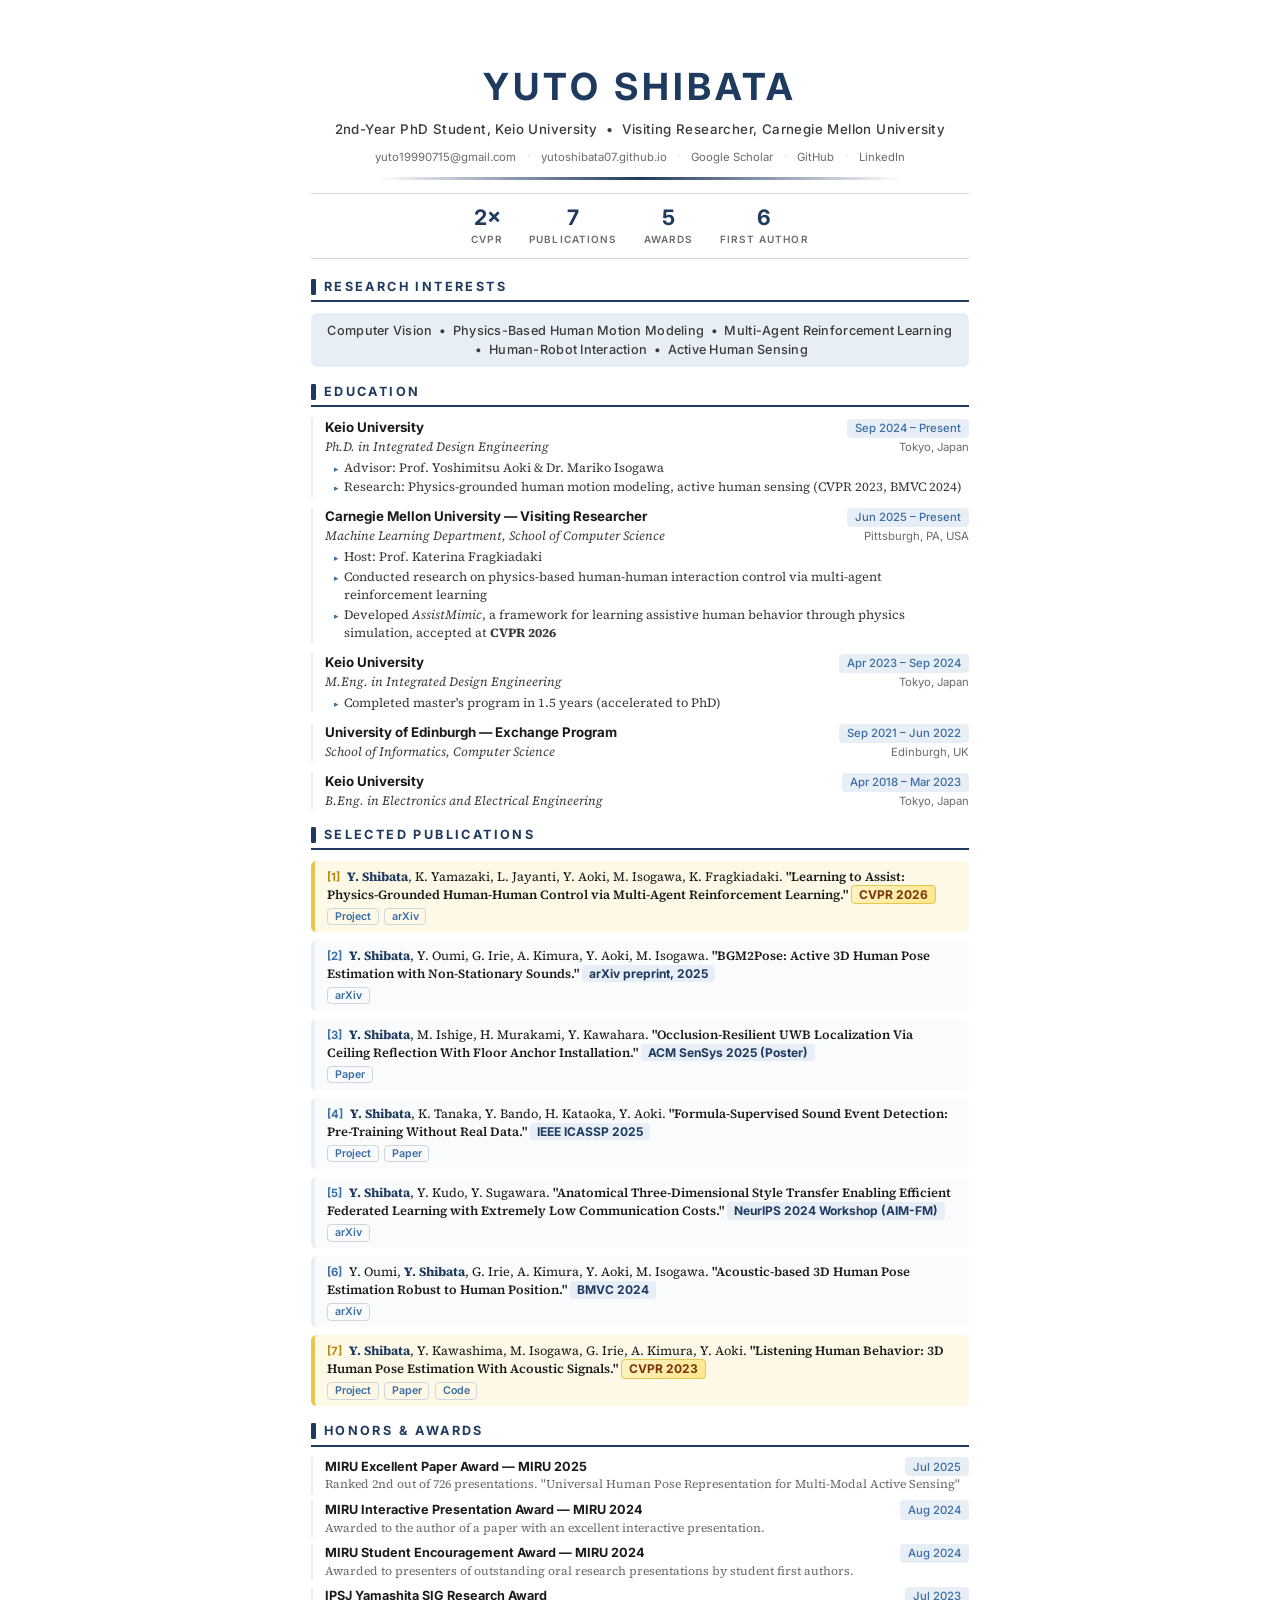
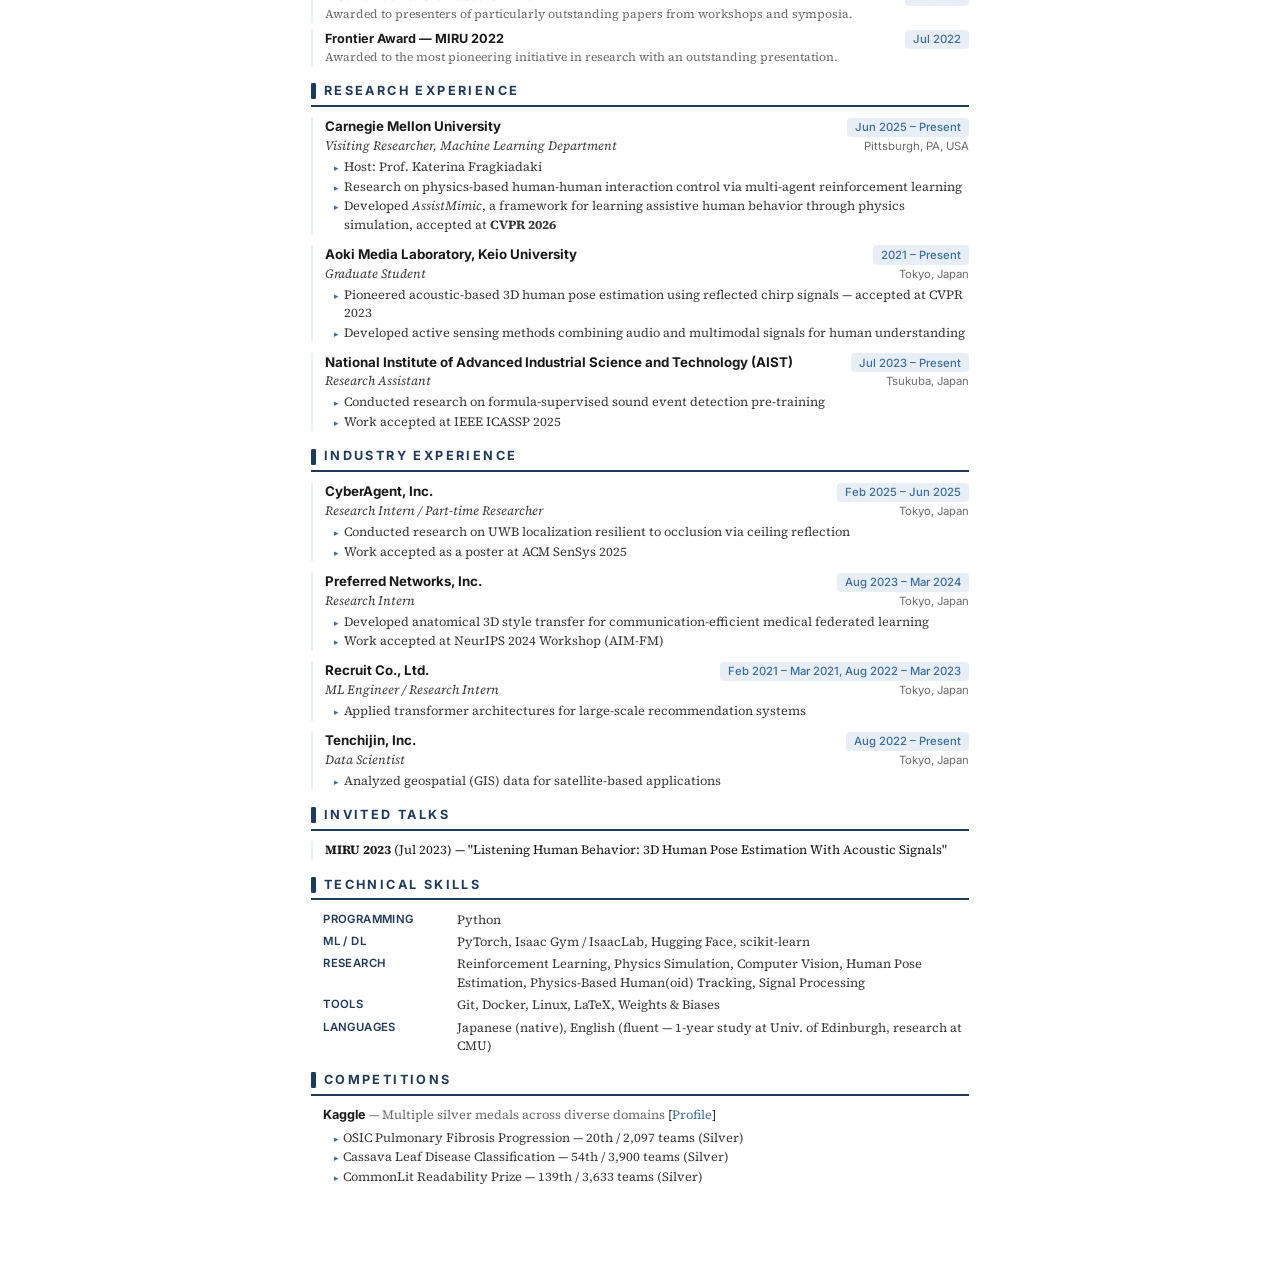
==== yutoshibata_cv_2026.html @ 8199d1b7 "Add 2026 CV and update awards on index page - Add yutoshibata_cv_2026.html with redesigned academic " ====
<!DOCTYPE html>
<html lang="en">
<head>
<meta charset="utf-8">
<meta name="viewport" content="width=device-width, initial-scale=1.0">
<title>CV — Yuto Shibata</title>
<link rel="preconnect" href="https://fonts.googleapis.com">
<link rel="preconnect" href="https://fonts.gstatic.com" crossorigin>
<link href="https://fonts.googleapis.com/css2?family=Source+Serif+4:ital,wght@0,400;0,600;0,700;1,400&family=Inter:wght@400;500;600;700&display=swap" rel="stylesheet">
<style>
  @page {
    size: A4;
    margin: 14mm 16mm;
  }
  :root {
    --accent: #1e3a5f;
    --accent-light: #e8eef5;
    --accent-mid: #3b6ea5;
    --text: #1a1a1a;
    --text-secondary: #3a3a3a;
    --text-muted: #6b6b6b;
    --border: #d0d5dd;
    --bg: #ffffff;
    --gold: #b8860b;
    --gold-light: #fef9e7;
    --gold-border: #e6c84e;
  }
  * { margin: 0; padding: 0; box-sizing: border-box; }
  body {
    font-family: 'Source Serif 4', 'Georgia', serif;
    font-size: 10pt;
    line-height: 1.45;
    color: var(--text);
    max-width: 210mm;
    margin: 0 auto;
    padding: 16mm 18mm;
    background: var(--bg);
  }
  a { color: var(--accent-mid); text-decoration: none; }
  a:hover { text-decoration: underline; }

  /* ===== Header ===== */
  .header {
    text-align: center;
    margin-bottom: 10pt;
    padding-bottom: 10pt;
    position: relative;
  }
  .header::after {
    content: '';
    position: absolute;
    bottom: 0;
    left: 10%;
    width: 80%;
    height: 2pt;
    background: linear-gradient(90deg, transparent, var(--accent), transparent);
  }
  .header h1 {
    font-family: 'Inter', sans-serif;
    font-size: 28pt;
    font-weight: 700;
    letter-spacing: 3pt;
    text-transform: uppercase;
    color: var(--accent);
    margin-bottom: 4pt;
  }
  .header .subtitle {
    font-family: 'Inter', sans-serif;
    font-size: 10pt;
    font-weight: 500;
    color: var(--text-secondary);
    margin-bottom: 6pt;
    letter-spacing: 0.3pt;
  }
  .header .contact {
    font-family: 'Inter', sans-serif;
    font-size: 8.5pt;
    color: var(--text-muted);
    display: flex;
    justify-content: center;
    flex-wrap: wrap;
    gap: 3pt;
  }
  .header .contact a {
    color: var(--text-muted);
    padding: 1pt 5pt;
    border-radius: 3pt;
    transition: all 0.2s;
  }
  .header .contact a:hover {
    color: var(--accent);
    background: var(--accent-light);
    text-decoration: none;
  }
  .header .contact .sep { color: var(--border); user-select: none; }

  /* ===== Highlights Banner ===== */
  .highlights {
    display: flex;
    justify-content: center;
    gap: 20pt;
    margin: 10pt 0 14pt;
    padding: 8pt 0;
    border-top: 1pt solid var(--border);
    border-bottom: 1pt solid var(--border);
    font-family: 'Inter', sans-serif;
    font-size: 9pt;
  }
  .highlight-item {
    text-align: center;
  }
  .highlight-item .num {
    font-size: 16pt;
    font-weight: 700;
    color: var(--accent);
    display: block;
    line-height: 1.2;
  }
  .highlight-item .label {
    font-size: 7.5pt;
    text-transform: uppercase;
    letter-spacing: 0.8pt;
    color: var(--text-muted);
    font-weight: 600;
  }

  /* ===== Sections ===== */
  .section { margin-bottom: 12pt; }
  .section-title {
    font-family: 'Inter', sans-serif;
    font-size: 9.5pt;
    font-weight: 700;
    text-transform: uppercase;
    letter-spacing: 1.8pt;
    color: var(--accent);
    padding-bottom: 3pt;
    margin-bottom: 8pt;
    border-bottom: 1.5pt solid var(--accent);
    display: flex;
    align-items: center;
    gap: 6pt;
  }
  .section-title::before {
    content: '';
    display: inline-block;
    width: 3.5pt;
    height: 12pt;
    background: var(--accent);
    border-radius: 1pt;
    flex-shrink: 0;
  }

  /* ===== Research Interests ===== */
  .interests {
    font-family: 'Inter', sans-serif;
    font-size: 9.5pt;
    font-weight: 500;
    color: var(--text-secondary);
    text-align: center;
    padding: 6pt 12pt;
    background: var(--accent-light);
    border-radius: 5pt;
    line-height: 1.5;
    letter-spacing: 0.2pt;
  }

  /* ===== Entries ===== */
  .entry {
    margin-bottom: 8pt;
    page-break-inside: avoid;
    padding-left: 9pt;
    border-left: 2pt solid var(--accent-light);
  }
  .entry-header {
    display: flex;
    justify-content: space-between;
    align-items: baseline;
  }
  .entry-header .title {
    font-family: 'Inter', sans-serif;
    font-weight: 700;
    font-size: 10pt;
    color: var(--text);
  }
  .entry-header .date {
    font-family: 'Inter', sans-serif;
    font-size: 8.5pt;
    font-weight: 500;
    color: var(--accent-mid);
    white-space: nowrap;
    margin-left: 8pt;
    flex-shrink: 0;
    background: var(--accent-light);
    padding: 1pt 6pt;
    border-radius: 3pt;
  }
  .entry-sub {
    display: flex;
    justify-content: space-between;
    align-items: baseline;
    margin-top: 0pt;
  }
  .entry-sub .role {
    font-style: italic;
    font-size: 9.5pt;
    color: var(--text-secondary);
  }
  .entry-sub .location {
    font-family: 'Inter', sans-serif;
    font-size: 8.5pt;
    color: var(--text-muted);
    white-space: nowrap;
  }
  .entry-detail {
    font-size: 9.5pt;
    color: var(--text-secondary);
    margin-top: 2pt;
    padding-left: 12pt;
  }
  .entry-detail li {
    margin-bottom: 1pt;
    padding-left: 2pt;
  }
  .entry-detail li::marker {
    content: '\25B8  ';
    color: var(--accent-mid);
    font-size: 7pt;
  }

  /* ===== Publications ===== */
  .pub {
    margin-bottom: 6pt;
    font-size: 9.5pt;
    padding: 5pt 9pt;
    border-radius: 4pt;
    background: #fafbfc;
    border-left: 3pt solid var(--accent-light);
    line-height: 1.45;
  }
  .pub.featured {
    background: var(--gold-light);
    border-left: 3pt solid var(--gold-border);
  }
  .pub .pub-num {
    font-family: 'Inter', sans-serif;
    font-weight: 700;
    font-size: 8.5pt;
    color: var(--accent-mid);
    margin-right: 3pt;
  }
  .pub.featured .pub-num { color: var(--gold); }
  .pub .pub-venue {
    font-family: 'Inter', sans-serif;
    font-weight: 700;
    font-size: 9pt;
    color: var(--accent);
    background: var(--accent-light);
    padding: 1pt 5pt;
    border-radius: 3pt;
    white-space: nowrap;
  }
  .pub .pub-venue.top {
    background: linear-gradient(135deg, #fef3c7, #fde68a);
    color: #78350f;
    border: 0.5pt solid var(--gold-border);
  }
  .pub .me {
    font-weight: 700;
    color: var(--accent);
  }
  .pub .pub-title-text {
    font-weight: 600;
    color: var(--text);
  }
  .pub .pub-links {
    margin-top: 2pt;
  }
  .pub .pub-links a {
    font-family: 'Inter', sans-serif;
    font-size: 8pt;
    font-weight: 600;
    color: var(--accent-mid);
    padding: 1pt 5pt;
    border: 1pt solid var(--border);
    border-radius: 3pt;
    margin-right: 2pt;
    transition: all 0.15s;
  }
  .pub .pub-links a:hover {
    background: var(--accent-light);
    border-color: var(--accent-mid);
    text-decoration: none;
  }

  /* ===== Awards ===== */
  .award {
    margin-bottom: 5pt;
    padding-left: 9pt;
    border-left: 2pt solid var(--accent-light);
  }
  .award-header {
    display: flex;
    justify-content: space-between;
    align-items: baseline;
  }
  .award-header .award-name {
    font-family: 'Inter', sans-serif;
    font-weight: 700;
    font-size: 9.5pt;
    color: var(--text);
  }
  .award-header .award-date {
    font-family: 'Inter', sans-serif;
    font-size: 8.5pt;
    font-weight: 500;
    color: var(--accent-mid);
    background: var(--accent-light);
    padding: 1pt 6pt;
    border-radius: 3pt;
  }
  .award-detail {
    font-size: 9pt;
    color: var(--text-muted);
    margin-top: 0pt;
  }

  /* ===== Skills ===== */
  .skills-grid {
    display: grid;
    grid-template-columns: 90pt 1fr;
    gap: 3pt 10pt;
    font-size: 9.5pt;
    padding-left: 9pt;
  }
  .skills-grid .label {
    font-family: 'Inter', sans-serif;
    font-weight: 600;
    font-size: 8.5pt;
    color: var(--accent);
    text-transform: uppercase;
    letter-spacing: 0.3pt;
  }
  .skills-grid .value {
    color: var(--text-secondary);
  }

  /* ===== Talks ===== */
  .talk {
    margin-bottom: 3pt;
    font-size: 9.5pt;
    padding-left: 9pt;
    border-left: 2pt solid var(--accent-light);
  }

  /* ===== Competitions ===== */
  .comp-list {
    font-size: 9.5pt;
    color: var(--text-secondary);
    padding-left: 22pt;
  }
  .comp-list li {
    margin-bottom: 1pt;
    padding-left: 2pt;
  }
  .comp-list li::marker {
    content: '\25B8  ';
    color: var(--accent-mid);
    font-size: 7pt;
  }

  @media print {
    body { padding: 0; }
    .pub:hover { border-left-color: var(--accent-light); }
    .pub.featured:hover { border-left-color: var(--gold-border); }
  }
</style>
</head>
<body>

<!-- ===== HEADER ===== -->
<div class="header">
  <h1>Yuto Shibata</h1>
  <div class="subtitle">2nd-Year PhD Student, Keio University &nbsp;&bull;&nbsp; Visiting Researcher, Carnegie Mellon University</div>
  <div class="contact">
    <a href="mailto:yuto19990715@gmail.com">yuto19990715@gmail.com</a>
    <span class="sep">&middot;</span>
    <a href="https://yutoshibata07.github.io/">yutoshibata07.github.io</a>
    <span class="sep">&middot;</span>
    <a href="https://scholar.google.co.jp/citations?user=tVXueOYAAAAJ">Google Scholar</a>
    <span class="sep">&middot;</span>
    <a href="https://github.com/YutoShibata07/">GitHub</a>
    <span class="sep">&middot;</span>
    <a href="https://www.linkedin.com/in/yuto-shibata-a60976181/">LinkedIn</a>
  </div>
</div>

<!-- ===== Highlights ===== -->
<div class="highlights">
  <div class="highlight-item">
    <span class="num">2&times;</span>
    <span class="label">CVPR</span>
  </div>
  <div class="highlight-item">
    <span class="num">7</span>
    <span class="label">Publications</span>
  </div>
  <div class="highlight-item">
    <span class="num">5</span>
    <span class="label">Awards</span>
  </div>
  <div class="highlight-item">
    <span class="num">6</span>
    <span class="label">First Author</span>
  </div>
</div>

<!-- ===== RESEARCH INTERESTS ===== -->
<div class="section">
  <div class="section-title">Research Interests</div>
  <div class="interests">
    Computer Vision &nbsp;&bull;&nbsp; Physics-Based Human Motion Modeling &nbsp;&bull;&nbsp; Multi-Agent Reinforcement Learning &nbsp;&bull;&nbsp; Human-Robot Interaction &nbsp;&bull;&nbsp; Active Human Sensing
  </div>
</div>

<!-- ===== EDUCATION ===== -->
<div class="section">
  <div class="section-title">Education</div>

  <div class="entry">
    <div class="entry-header">
      <div class="title">Keio University</div>
      <div class="date">Sep 2024 – Present</div>
    </div>
    <div class="entry-sub">
      <div class="role">Ph.D. in Integrated Design Engineering</div>
      <div class="location">Tokyo, Japan</div>
    </div>
    <ul class="entry-detail">
      <li>Advisor: Prof. Yoshimitsu Aoki &amp; Dr. Mariko Isogawa</li>
      <li>Research: Physics-grounded human motion modeling, active human sensing (CVPR 2023, BMVC 2024)</li>
    </ul>
  </div>

  <div class="entry">
    <div class="entry-header">
      <div class="title">Carnegie Mellon University — Visiting Researcher</div>
      <div class="date">Jun 2025 – Present</div>
    </div>
    <div class="entry-sub">
      <div class="role">Machine Learning Department, School of Computer Science</div>
      <div class="location">Pittsburgh, PA, USA</div>
    </div>
    <ul class="entry-detail">
      <li>Host: Prof. Katerina Fragkiadaki</li>
      <li>Conducted research on physics-based human-human interaction control via multi-agent reinforcement learning</li>
      <li>Developed <em>AssistMimic</em>, a framework for learning assistive human behavior through physics simulation, accepted at <strong>CVPR 2026</strong></li>
    </ul>
  </div>

  <div class="entry">
    <div class="entry-header">
      <div class="title">Keio University</div>
      <div class="date">Apr 2023 – Sep 2024</div>
    </div>
    <div class="entry-sub">
      <div class="role">M.Eng. in Integrated Design Engineering</div>
      <div class="location">Tokyo, Japan</div>
    </div>
    <ul class="entry-detail">
      <li>Completed master's program in 1.5 years (accelerated to PhD)</li>
    </ul>
  </div>

  <div class="entry">
    <div class="entry-header">
      <div class="title">University of Edinburgh — Exchange Program</div>
      <div class="date">Sep 2021 – Jun 2022</div>
    </div>
    <div class="entry-sub">
      <div class="role">School of Informatics, Computer Science</div>
      <div class="location">Edinburgh, UK</div>
    </div>
  </div>

  <div class="entry">
    <div class="entry-header">
      <div class="title">Keio University</div>
      <div class="date">Apr 2018 – Mar 2023</div>
    </div>
    <div class="entry-sub">
      <div class="role">B.Eng. in Electronics and Electrical Engineering</div>
      <div class="location">Tokyo, Japan</div>
    </div>
  </div>
</div>

<!-- ===== PUBLICATIONS ===== -->
<div class="section">
  <div class="section-title">Selected Publications</div>

  <div class="pub featured">
    <span class="pub-num">[1]</span>
    <span class="me">Y. Shibata</span>, K. Yamazaki, L. Jayanti, Y. Aoki, M. Isogawa, K. Fragkiadaki.
    <span class="pub-title-text">"Learning to Assist: Physics-Grounded Human-Human Control via Multi-Agent Reinforcement Learning."</span>
    <span class="pub-venue top">CVPR 2026</span>
    <div class="pub-links">
      <a href="https://yutoshibata07.github.io/AssistMimic/">Project</a>
      <a href="https://arxiv.org/abs/2603.11346">arXiv</a>
    </div>
  </div>

  <div class="pub">
    <span class="pub-num">[2]</span>
    <span class="me">Y. Shibata</span>, Y. Oumi, G. Irie, A. Kimura, Y. Aoki, M. Isogawa.
    <span class="pub-title-text">"BGM2Pose: Active 3D Human Pose Estimation with Non-Stationary Sounds."</span>
    <span class="pub-venue">arXiv preprint, 2025</span>
    <div class="pub-links">
      <a href="https://arxiv.org/abs/2503.00389">arXiv</a>
    </div>
  </div>

  <div class="pub">
    <span class="pub-num">[3]</span>
    <span class="me">Y. Shibata</span>, M. Ishige, H. Murakami, Y. Kawahara.
    <span class="pub-title-text">"Occlusion-Resilient UWB Localization Via Ceiling Reflection With Floor Anchor Installation."</span>
    <span class="pub-venue">ACM SenSys 2025 (Poster)</span>
    <div class="pub-links">
      <a href="https://dl.acm.org/doi/abs/10.1145/3715014.3724050">Paper</a>
    </div>
  </div>

  <div class="pub">
    <span class="pub-num">[4]</span>
    <span class="me">Y. Shibata</span>, K. Tanaka, Y. Bando, H. Kataoka, Y. Aoki.
    <span class="pub-title-text">"Formula-Supervised Sound Event Detection: Pre-Training Without Real Data."</span>
    <span class="pub-venue">IEEE ICASSP 2025</span>
    <div class="pub-links">
      <a href="https://yutoshibata07.github.io/Formula-SED/">Project</a>
      <a href="https://ieeexplore.ieee.org/abstract/document/10888414">Paper</a>
    </div>
  </div>

  <div class="pub">
    <span class="pub-num">[5]</span>
    <span class="me">Y. Shibata</span>, Y. Kudo, Y. Sugawara.
    <span class="pub-title-text">"Anatomical Three-Dimensional Style Transfer Enabling Efficient Federated Learning with Extremely Low Communication Costs."</span>
    <span class="pub-venue">NeurIPS 2024 Workshop (AIM-FM)</span>
    <div class="pub-links">
      <a href="https://arxiv.org/abs/2410.20102">arXiv</a>
    </div>
  </div>

  <div class="pub">
    <span class="pub-num">[6]</span>
    Y. Oumi, <span class="me">Y. Shibata</span>, G. Irie, A. Kimura, Y. Aoki, M. Isogawa.
    <span class="pub-title-text">"Acoustic-based 3D Human Pose Estimation Robust to Human Position."</span>
    <span class="pub-venue">BMVC 2024</span>
    <div class="pub-links">
      <a href="https://arxiv.org/abs/2411.07165">arXiv</a>
    </div>
  </div>

  <div class="pub featured">
    <span class="pub-num">[7]</span>
    <span class="me">Y. Shibata</span>, Y. Kawashima, M. Isogawa, G. Irie, A. Kimura, Y. Aoki.
    <span class="pub-title-text">"Listening Human Behavior: 3D Human Pose Estimation With Acoustic Signals."</span>
    <span class="pub-venue top">CVPR 2023</span>
    <div class="pub-links">
      <a href="https://isogawa.ics.keio.ac.jp/research_project/acoustic_3dpose.html">Project</a>
      <a href="https://openaccess.thecvf.com/content/CVPR2023/papers/Shibata_Listening_Human_Behavior_3D_Human_Pose_Estimation_With_Acoustic_Signals_CVPR_2023_paper.pdf">Paper</a>
      <a href="https://github.com/YutoShibata07/AcousticPose_Public">Code</a>
    </div>
  </div>
</div>

<!-- ===== AWARDS ===== -->
<div class="section">
  <div class="section-title">Honors &amp; Awards</div>

  <div class="award">
    <div class="award-header">
      <div class="award-name">MIRU Excellent Paper Award — MIRU 2025</div>
      <div class="award-date">Jul 2025</div>
    </div>
    <div class="award-detail">Ranked 2nd out of 726 presentations. "Universal Human Pose Representation for Multi-Modal Active Sensing"</div>
  </div>

  <div class="award">
    <div class="award-header">
      <div class="award-name">MIRU Interactive Presentation Award — MIRU 2024</div>
      <div class="award-date">Aug 2024</div>
    </div>
    <div class="award-detail">Awarded to the author of a paper with an excellent interactive presentation.</div>
  </div>

  <div class="award">
    <div class="award-header">
      <div class="award-name">MIRU Student Encouragement Award — MIRU 2024</div>
      <div class="award-date">Aug 2024</div>
    </div>
    <div class="award-detail">Awarded to presenters of outstanding oral research presentations by student first authors.</div>
  </div>

  <div class="award">
    <div class="award-header">
      <div class="award-name">IPSJ Yamashita SIG Research Award</div>
      <div class="award-date">Jul 2023</div>
    </div>
    <div class="award-detail">Awarded to presenters of particularly outstanding papers from workshops and symposia.</div>
  </div>

  <div class="award">
    <div class="award-header">
      <div class="award-name">Frontier Award — MIRU 2022</div>
      <div class="award-date">Jul 2022</div>
    </div>
    <div class="award-detail">Awarded to the most pioneering initiative in research with an outstanding presentation.</div>
  </div>
</div>

<!-- ===== RESEARCH EXPERIENCE ===== -->
<div class="section">
  <div class="section-title">Research Experience</div>

  <div class="entry">
    <div class="entry-header">
      <div class="title">Carnegie Mellon University</div>
      <div class="date">Jun 2025 – Present</div>
    </div>
    <div class="entry-sub">
      <div class="role">Visiting Researcher, Machine Learning Department</div>
      <div class="location">Pittsburgh, PA, USA</div>
    </div>
    <ul class="entry-detail">
      <li>Host: Prof. Katerina Fragkiadaki</li>
      <li>Research on physics-based human-human interaction control via multi-agent reinforcement learning</li>
      <li>Developed <em>AssistMimic</em>, a framework for learning assistive human behavior through physics simulation, accepted at <strong>CVPR 2026</strong></li>
    </ul>
  </div>

  <div class="entry">
    <div class="entry-header">
      <div class="title">Aoki Media Laboratory, Keio University</div>
      <div class="date">2021 – Present</div>
    </div>
    <div class="entry-sub">
      <div class="role">Graduate Student</div>
      <div class="location">Tokyo, Japan</div>
    </div>
    <ul class="entry-detail">
      <li>Pioneered acoustic-based 3D human pose estimation using reflected chirp signals — accepted at CVPR 2023</li>
      <li>Developed active sensing methods combining audio and multimodal signals for human understanding</li>
    </ul>
  </div>

  <div class="entry">
    <div class="entry-header">
      <div class="title">National Institute of Advanced Industrial Science and Technology (AIST)</div>
      <div class="date">Jul 2023 – Present</div>
    </div>
    <div class="entry-sub">
      <div class="role">Research Assistant</div>
      <div class="location">Tsukuba, Japan</div>
    </div>
    <ul class="entry-detail">
      <li>Conducted research on formula-supervised sound event detection pre-training</li>
      <li>Work accepted at IEEE ICASSP 2025</li>
    </ul>
  </div>
</div>

<!-- ===== INDUSTRY EXPERIENCE ===== -->
<div class="section">
  <div class="section-title">Industry Experience</div>

  <div class="entry">
    <div class="entry-header">
      <div class="title">CyberAgent, Inc.</div>
      <div class="date">Feb 2025 – Jun 2025</div>
    </div>
    <div class="entry-sub">
      <div class="role">Research Intern / Part-time Researcher</div>
      <div class="location">Tokyo, Japan</div>
    </div>
    <ul class="entry-detail">
      <li>Conducted research on UWB localization resilient to occlusion via ceiling reflection</li>
      <li>Work accepted as a poster at ACM SenSys 2025</li>
    </ul>
  </div>

  <div class="entry">
    <div class="entry-header">
      <div class="title">Preferred Networks, Inc.</div>
      <div class="date">Aug 2023 – Mar 2024</div>
    </div>
    <div class="entry-sub">
      <div class="role">Research Intern</div>
      <div class="location">Tokyo, Japan</div>
    </div>
    <ul class="entry-detail">
      <li>Developed anatomical 3D style transfer for communication-efficient medical federated learning</li>
      <li>Work accepted at NeurIPS 2024 Workshop (AIM-FM)</li>
    </ul>
  </div>

  <div class="entry">
    <div class="entry-header">
      <div class="title">Recruit Co., Ltd.</div>
      <div class="date">Feb 2021 – Mar 2021, Aug 2022 – Mar 2023</div>
    </div>
    <div class="entry-sub">
      <div class="role">ML Engineer / Research Intern</div>
      <div class="location">Tokyo, Japan</div>
    </div>
    <ul class="entry-detail">
      <li>Applied transformer architectures for large-scale recommendation systems</li>
    </ul>
  </div>

  <div class="entry">
    <div class="entry-header">
      <div class="title">Tenchijin, Inc.</div>
      <div class="date">Aug 2022 – Present</div>
    </div>
    <div class="entry-sub">
      <div class="role">Data Scientist</div>
      <div class="location">Tokyo, Japan</div>
    </div>
    <ul class="entry-detail">
      <li>Analyzed geospatial (GIS) data for satellite-based applications</li>
    </ul>
  </div>
</div>

<!-- ===== INVITED TALKS ===== -->
<div class="section">
  <div class="section-title">Invited Talks</div>
  <div class="talk">
    <strong>MIRU 2023</strong> (Jul 2023) — "Listening Human Behavior: 3D Human Pose Estimation With Acoustic Signals"
  </div>
</div>

<!-- ===== SKILLS ===== -->
<div class="section">
  <div class="section-title">Technical Skills</div>
  <div class="skills-grid">
    <div class="label">Programming</div>
    <div class="value">Python</div>
    <div class="label">ML / DL</div>
    <div class="value">PyTorch, Isaac Gym / IsaacLab, Hugging Face, scikit-learn</div>
    <div class="label">Research</div>
    <div class="value">Reinforcement Learning, Physics Simulation, Computer Vision, Human Pose Estimation, Physics-Based Human(oid) Tracking, Signal Processing</div>
    <div class="label">Tools</div>
    <div class="value">Git, Docker, Linux, LaTeX, Weights &amp; Biases</div>
    <div class="label">Languages</div>
    <div class="value">Japanese (native), English (fluent — 1-year study at Univ. of Edinburgh, research at CMU)</div>
  </div>
</div>

<!-- ===== COMPETITIONS ===== -->
<div class="section">
  <div class="section-title">Competitions</div>
  <div style="padding-left: 9pt; font-size: 9.5pt; margin-bottom: 3pt;">
    <strong style="font-family: 'Inter', sans-serif;">Kaggle</strong>
    <span style="color: var(--text-muted);">— Multiple silver medals across diverse domains</span>
    [<a href="https://www.kaggle.com/yutoshibata">Profile</a>]
  </div>
  <ul class="comp-list">
    <li>OSIC Pulmonary Fibrosis Progression — 20th / 2,097 teams (Silver)</li>
    <li>Cassava Leaf Disease Classification — 54th / 3,900 teams (Silver)</li>
    <li>CommonLit Readability Prize — 139th / 3,633 teams (Silver)</li>
  </ul>
</div>

</body>
</html>
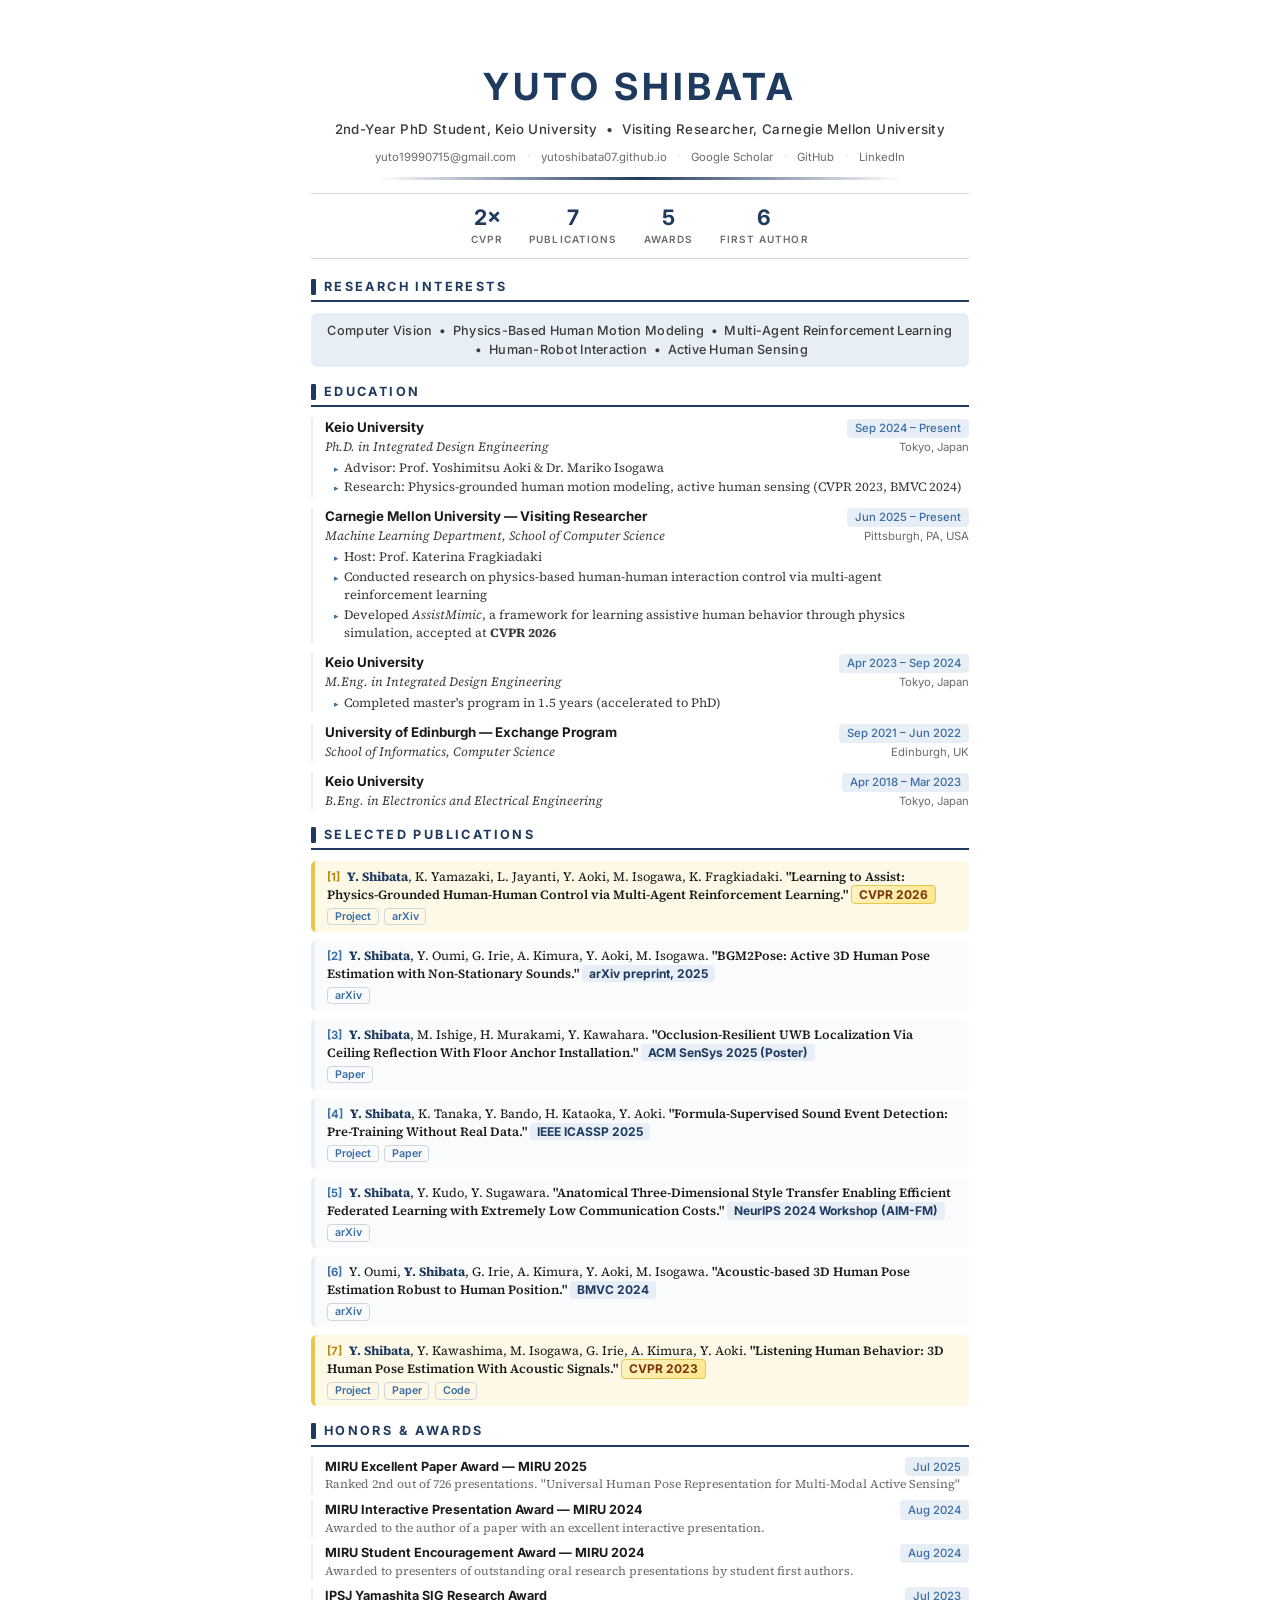
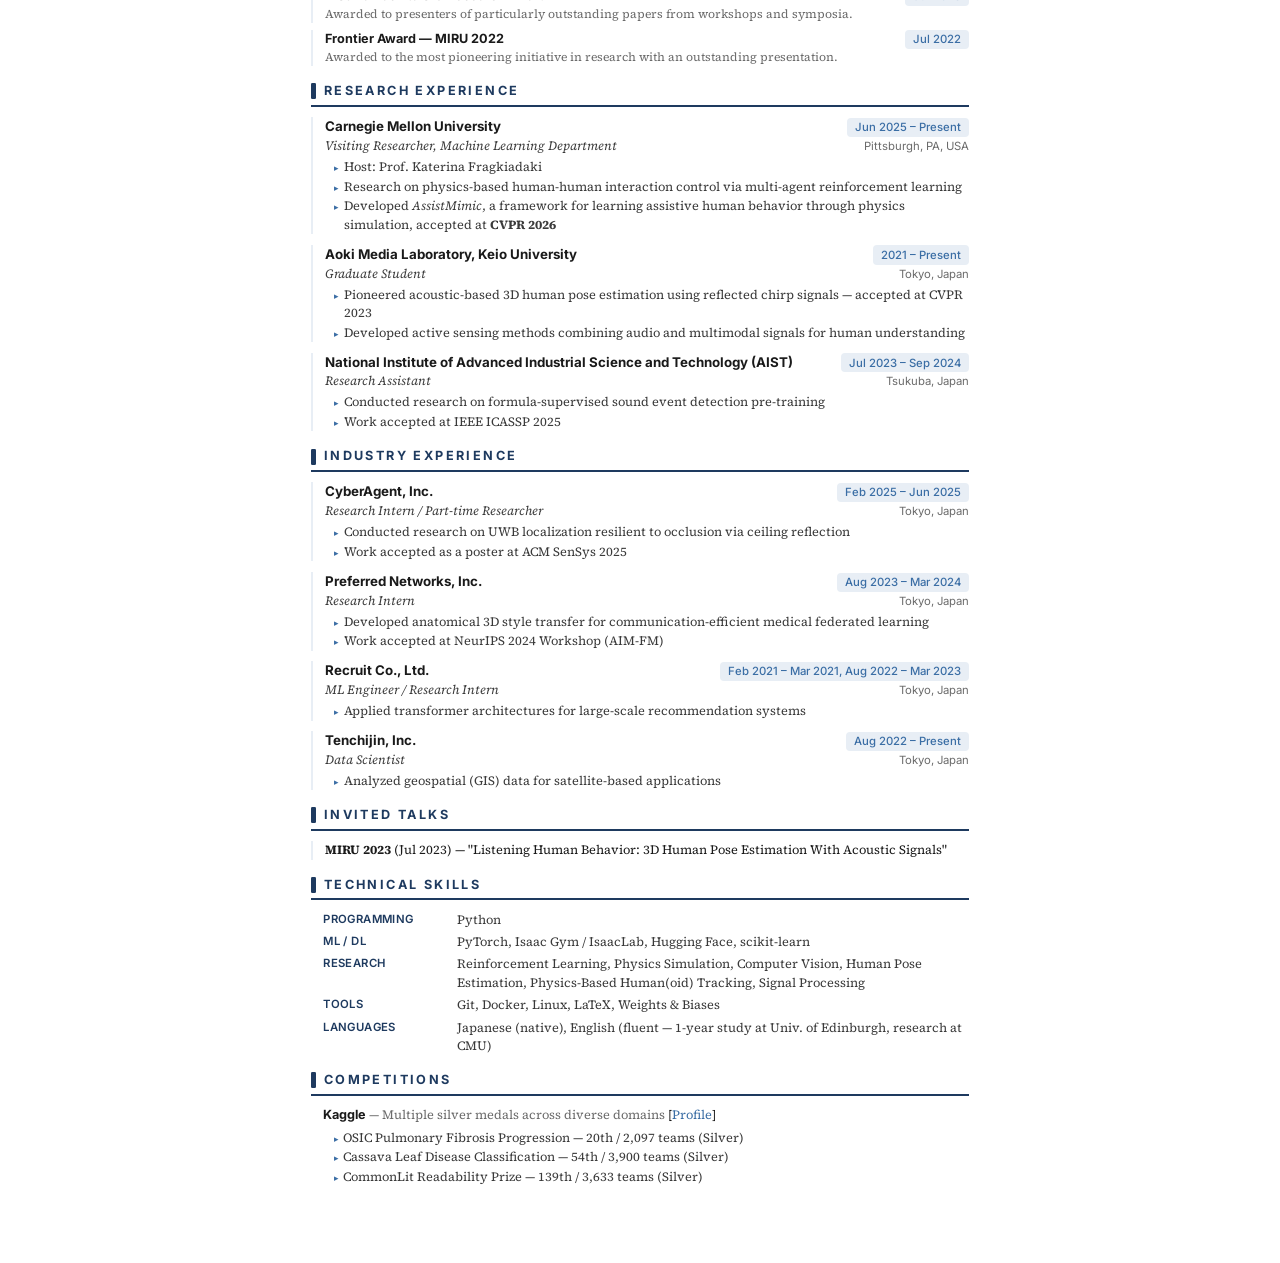
==== commit ed7f5bc0: "Update AIST end date to Sep 2024 Co-Authored-By: Claude Opus 4.6 (1M context) <noreply@anthropic.com" ====
--- a/yutoshibata_cv_2026.html
+++ b/yutoshibata_cv_2026.html
@@ -656,7 +656,7 @@
   <div class="entry">
     <div class="entry-header">
       <div class="title">National Institute of Advanced Industrial Science and Technology (AIST)</div>
-      <div class="date">Jul 2023 – Present</div>
+      <div class="date">Jul 2023 – Sep 2024</div>
     </div>
     <div class="entry-sub">
       <div class="role">Research Assistant</div>
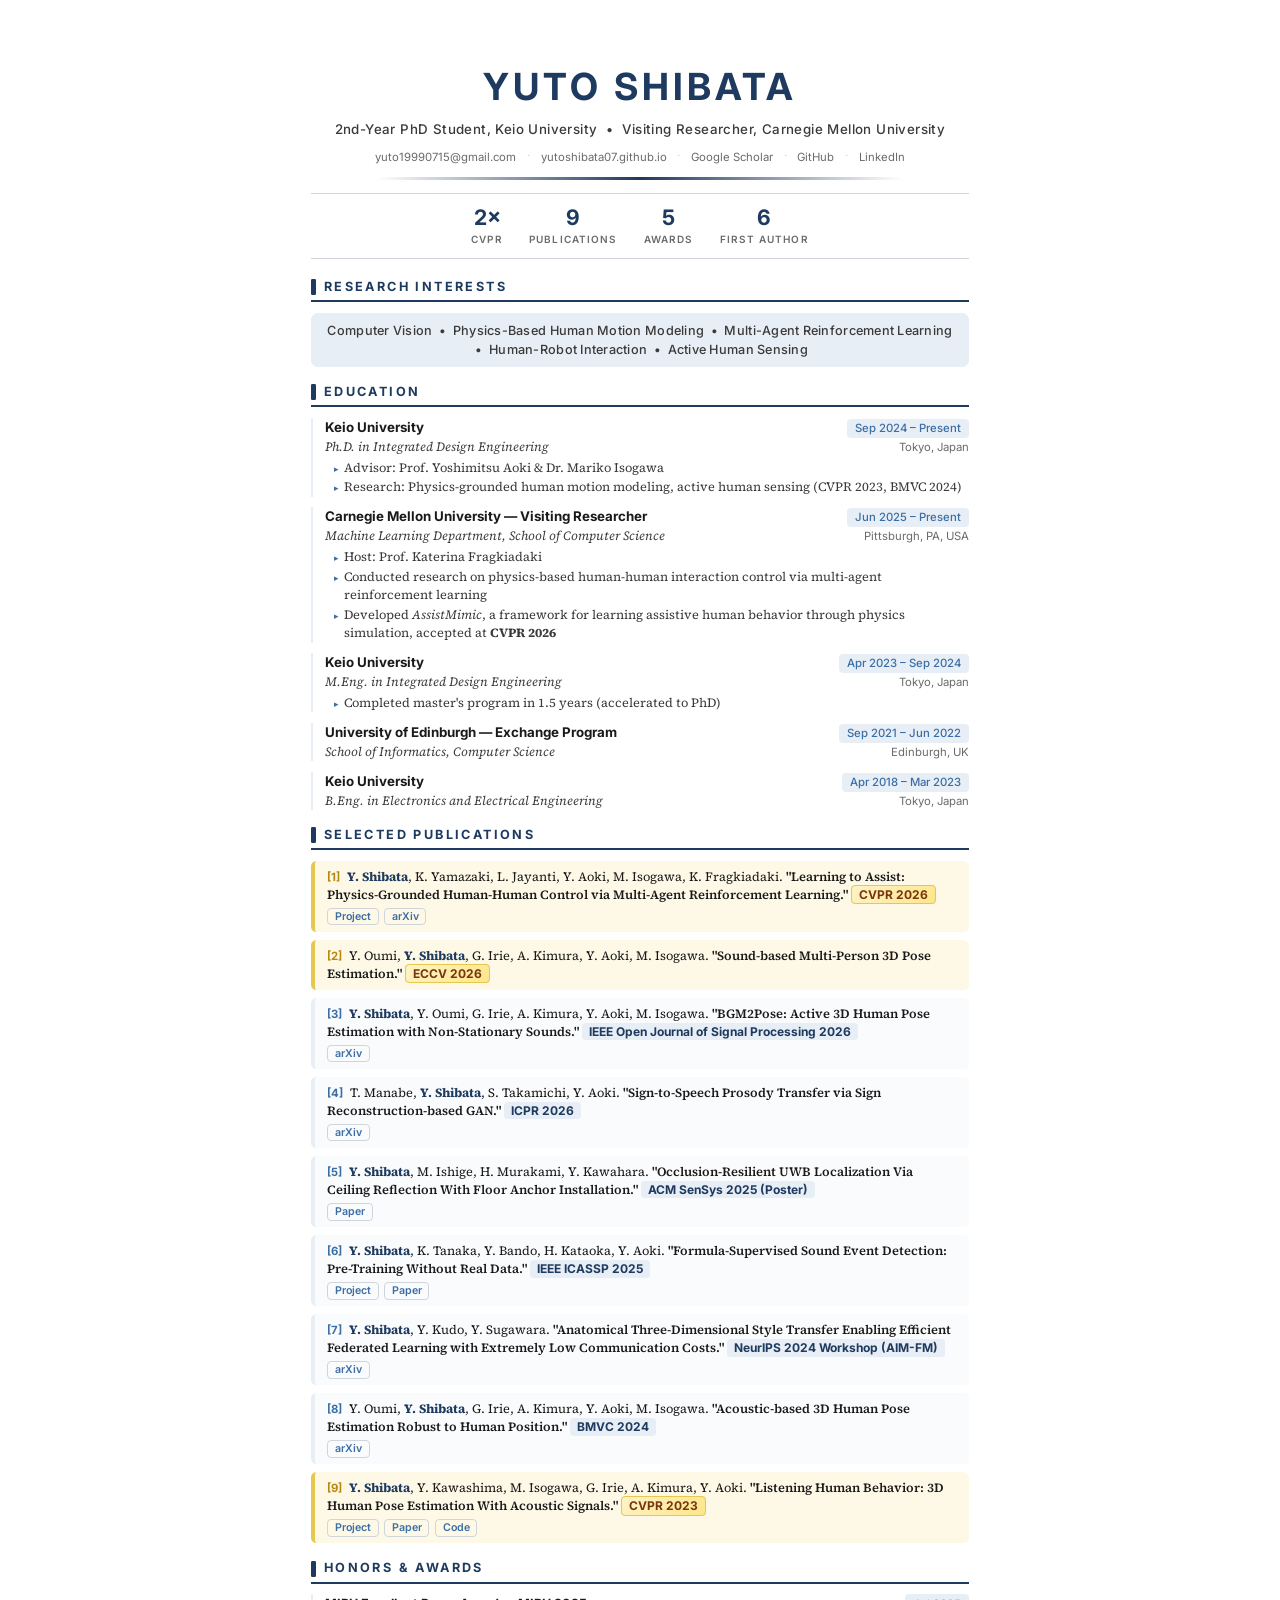
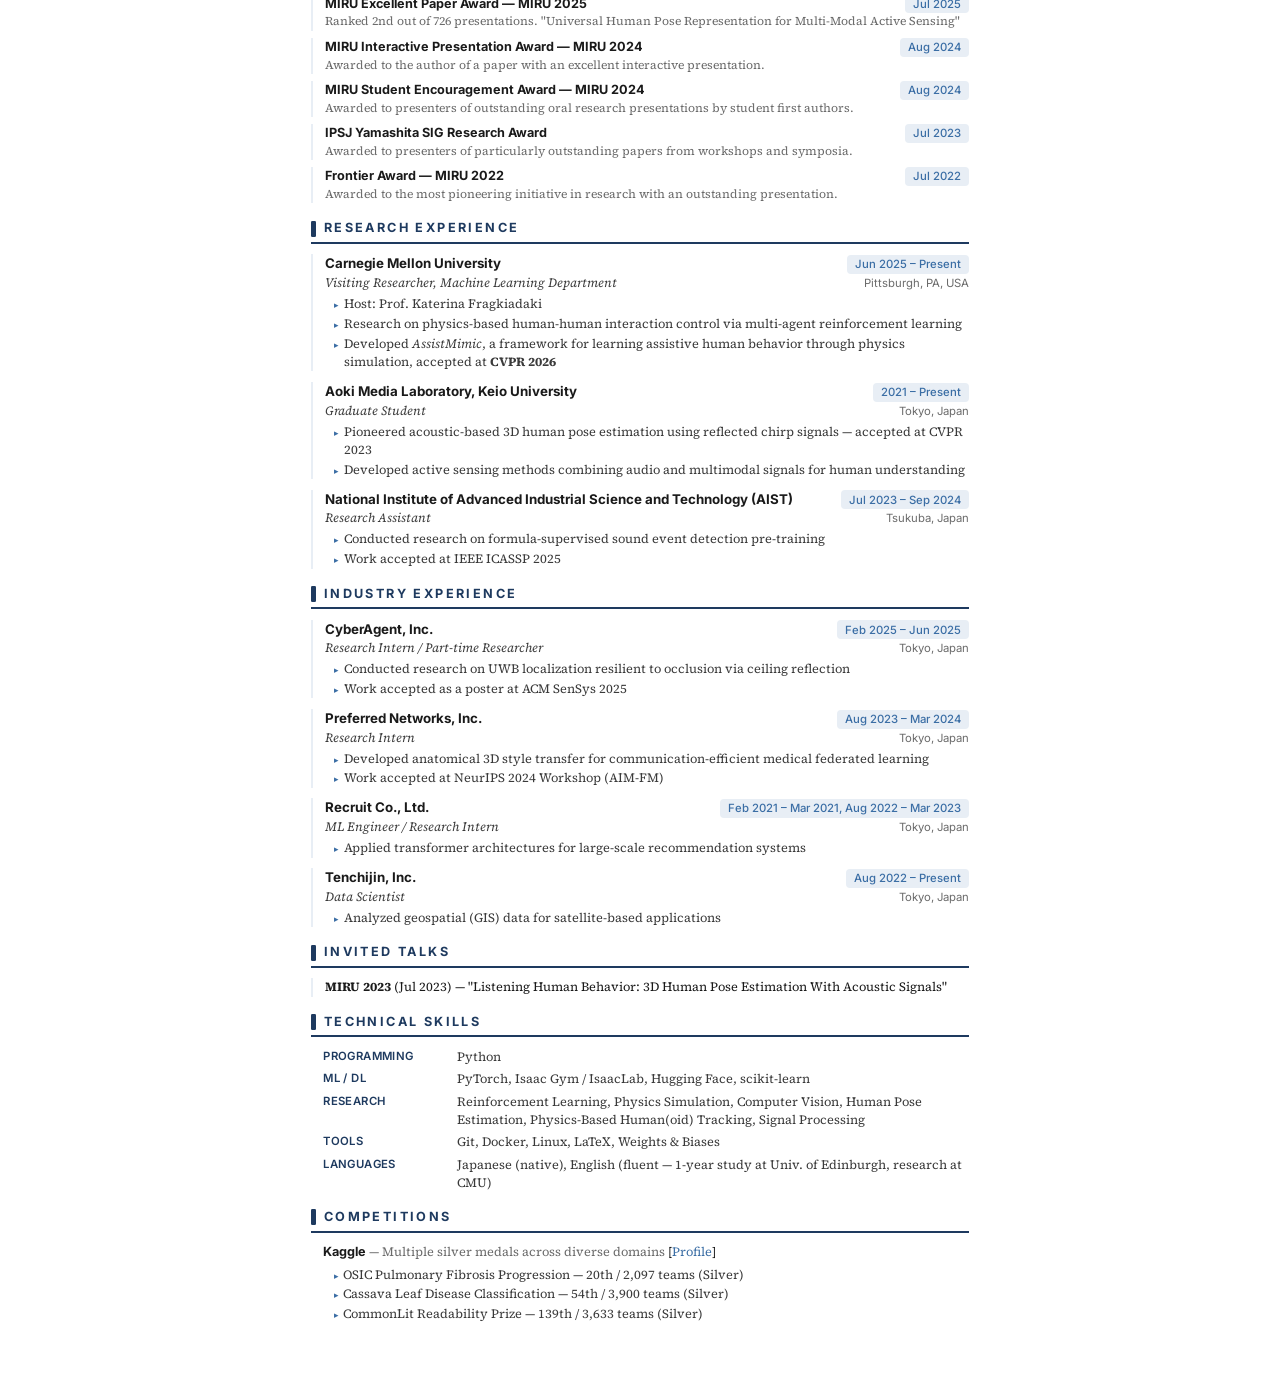
==== commit 94a631ed: "Add ECCV 2026 Sound-based Multi-Person 3D Pose Estimation Add the ECCV 2026 paper to the index page " ====
--- a/yutoshibata_cv_2026.html
+++ b/yutoshibata_cv_2026.html
@@ -401,7 +401,7 @@
     <span class="label">CVPR</span>
   </div>
   <div class="highlight-item">
-    <span class="num">7</span>
+    <span class="num">9</span>
     <span class="label">Publications</span>
   </div>
   <div class="highlight-item">
@@ -509,18 +509,35 @@
     </div>
   </div>
 
+  <div class="pub featured">
+    <span class="pub-num">[2]</span>
+    Y. Oumi, <span class="me">Y. Shibata</span>, G. Irie, A. Kimura, Y. Aoki, M. Isogawa.
+    <span class="pub-title-text">"Sound-based Multi-Person 3D Pose Estimation."</span>
+    <span class="pub-venue top">ECCV 2026</span>
+  </div>
+
   <div class="pub">
-    <span class="pub-num">[2]</span>
+    <span class="pub-num">[3]</span>
     <span class="me">Y. Shibata</span>, Y. Oumi, G. Irie, A. Kimura, Y. Aoki, M. Isogawa.
     <span class="pub-title-text">"BGM2Pose: Active 3D Human Pose Estimation with Non-Stationary Sounds."</span>
-    <span class="pub-venue">arXiv preprint, 2025</span>
+    <span class="pub-venue">IEEE Open Journal of Signal Processing 2026</span>
     <div class="pub-links">
       <a href="https://arxiv.org/abs/2503.00389">arXiv</a>
     </div>
   </div>
 
   <div class="pub">
-    <span class="pub-num">[3]</span>
+    <span class="pub-num">[4]</span>
+    T. Manabe, <span class="me">Y. Shibata</span>, S. Takamichi, Y. Aoki.
+    <span class="pub-title-text">"Sign-to-Speech Prosody Transfer via Sign Reconstruction-based GAN."</span>
+    <span class="pub-venue">ICPR 2026</span>
+    <div class="pub-links">
+      <a href="https://arxiv.org/abs/2604.10413">arXiv</a>
+    </div>
+  </div>
+
+  <div class="pub">
+    <span class="pub-num">[5]</span>
     <span class="me">Y. Shibata</span>, M. Ishige, H. Murakami, Y. Kawahara.
     <span class="pub-title-text">"Occlusion-Resilient UWB Localization Via Ceiling Reflection With Floor Anchor Installation."</span>
     <span class="pub-venue">ACM SenSys 2025 (Poster)</span>
@@ -530,7 +547,7 @@
   </div>
 
   <div class="pub">
-    <span class="pub-num">[4]</span>
+    <span class="pub-num">[6]</span>
     <span class="me">Y. Shibata</span>, K. Tanaka, Y. Bando, H. Kataoka, Y. Aoki.
     <span class="pub-title-text">"Formula-Supervised Sound Event Detection: Pre-Training Without Real Data."</span>
     <span class="pub-venue">IEEE ICASSP 2025</span>
@@ -541,7 +558,7 @@
   </div>
 
   <div class="pub">
-    <span class="pub-num">[5]</span>
+    <span class="pub-num">[7]</span>
     <span class="me">Y. Shibata</span>, Y. Kudo, Y. Sugawara.
     <span class="pub-title-text">"Anatomical Three-Dimensional Style Transfer Enabling Efficient Federated Learning with Extremely Low Communication Costs."</span>
     <span class="pub-venue">NeurIPS 2024 Workshop (AIM-FM)</span>
@@ -551,7 +568,7 @@
   </div>
 
   <div class="pub">
-    <span class="pub-num">[6]</span>
+    <span class="pub-num">[8]</span>
     Y. Oumi, <span class="me">Y. Shibata</span>, G. Irie, A. Kimura, Y. Aoki, M. Isogawa.
     <span class="pub-title-text">"Acoustic-based 3D Human Pose Estimation Robust to Human Position."</span>
     <span class="pub-venue">BMVC 2024</span>
@@ -561,7 +578,7 @@
   </div>
 
   <div class="pub featured">
-    <span class="pub-num">[7]</span>
+    <span class="pub-num">[9]</span>
     <span class="me">Y. Shibata</span>, Y. Kawashima, M. Isogawa, G. Irie, A. Kimura, Y. Aoki.
     <span class="pub-title-text">"Listening Human Behavior: 3D Human Pose Estimation With Acoustic Signals."</span>
     <span class="pub-venue top">CVPR 2023</span>
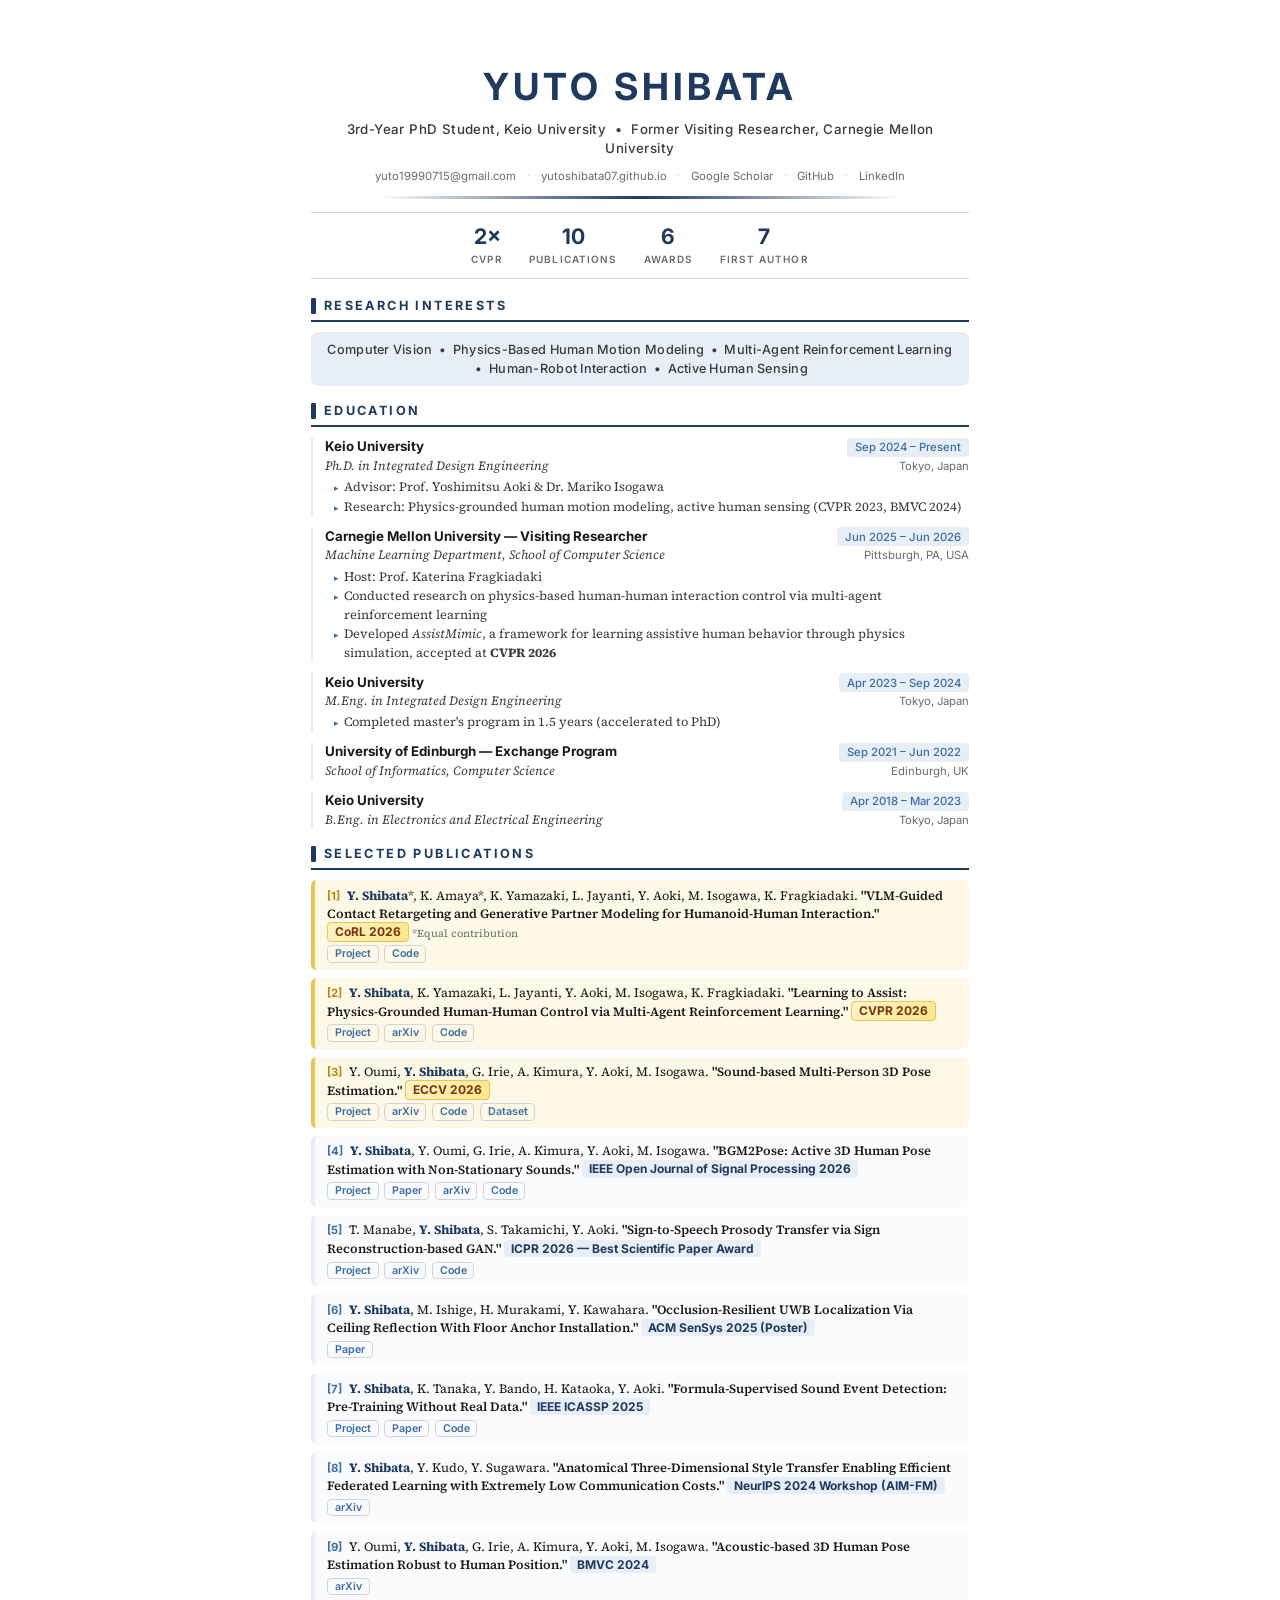
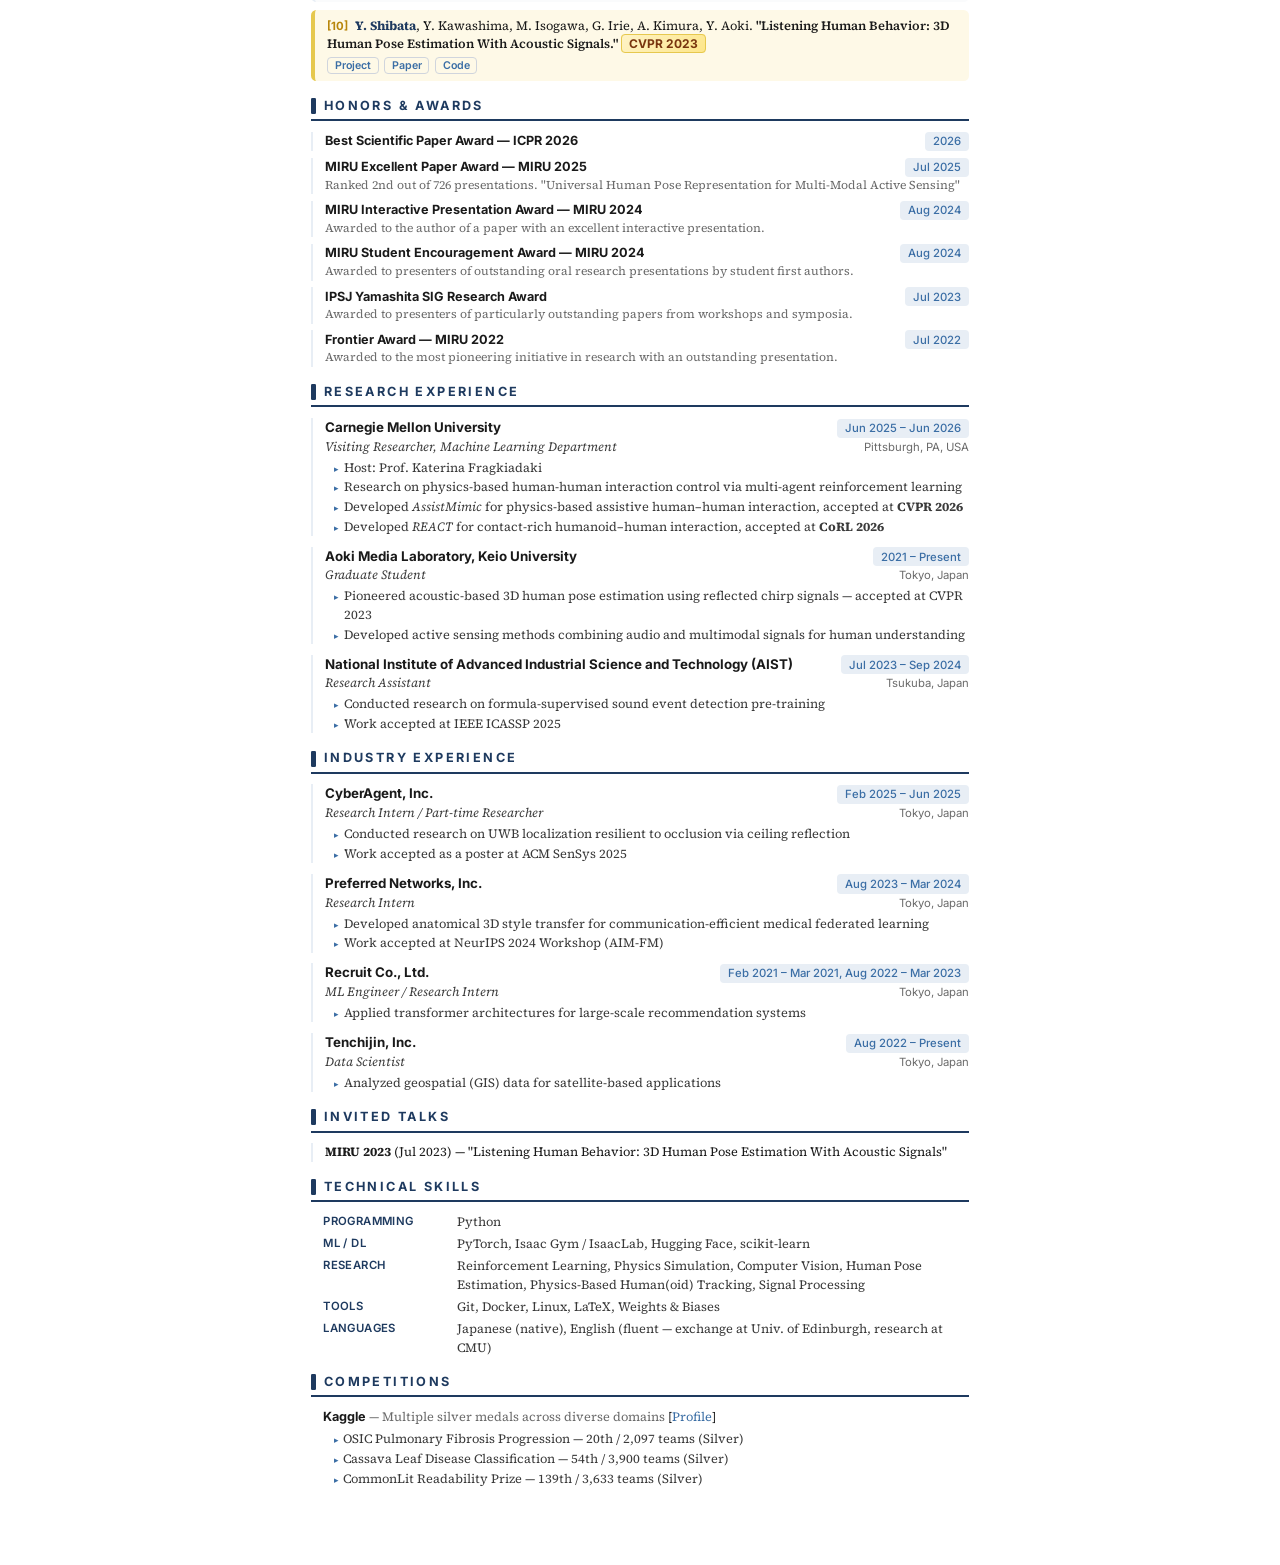
==== commit 8d958883: "Update CV: CoRL 2026 paper, ICPR 2026 award, CMU dates, paper links Co-Authored-By: Claude Opus 5.5 " ====
--- a/yutoshibata_cv_2026.html
+++ b/yutoshibata_cv_2026.html
@@ -370,6 +370,8 @@
 
   @media print {
     body { padding: 0; }
+    .section { margin-bottom: 6pt; }
+    .section-title { margin-bottom: 5pt; break-after: avoid; page-break-after: avoid; }
     .pub:hover { border-left-color: var(--accent-light); }
     .pub.featured:hover { border-left-color: var(--gold-border); }
   }
@@ -380,7 +382,7 @@
 <!-- ===== HEADER ===== -->
 <div class="header">
   <h1>Yuto Shibata</h1>
-  <div class="subtitle">2nd-Year PhD Student, Keio University &nbsp;&bull;&nbsp; Visiting Researcher, Carnegie Mellon University</div>
+  <div class="subtitle">3rd-Year PhD Student, Keio University &nbsp;&bull;&nbsp; Former Visiting Researcher, Carnegie Mellon University</div>
   <div class="contact">
     <a href="mailto:yuto19990715@gmail.com">yuto19990715@gmail.com</a>
     <span class="sep">&middot;</span>
@@ -401,15 +403,15 @@
     <span class="label">CVPR</span>
   </div>
   <div class="highlight-item">
-    <span class="num">9</span>
+    <span class="num">10</span>
     <span class="label">Publications</span>
-  </div>
-  <div class="highlight-item">
-    <span class="num">5</span>
-    <span class="label">Awards</span>
   </div>
   <div class="highlight-item">
     <span class="num">6</span>
+    <span class="label">Awards</span>
+  </div>
+  <div class="highlight-item">
+    <span class="num">7</span>
     <span class="label">First Author</span>
   </div>
 </div>
@@ -444,7 +446,7 @@
   <div class="entry">
     <div class="entry-header">
       <div class="title">Carnegie Mellon University — Visiting Researcher</div>
-      <div class="date">Jun 2025 – Present</div>
+      <div class="date">Jun 2025 – Jun 2026</div>
     </div>
     <div class="entry-sub">
       <div class="role">Machine Learning Department, School of Computer Science</div>
@@ -500,44 +502,67 @@
 
   <div class="pub featured">
     <span class="pub-num">[1]</span>
+    <span class="me">Y. Shibata</span>*, K. Amaya*, K. Yamazaki, L. Jayanti, Y. Aoki, M. Isogawa, K. Fragkiadaki.
+    <span class="pub-title-text">"VLM-Guided Contact Retargeting and Generative Partner Modeling for Humanoid-Human Interaction."</span>
+    <span class="pub-venue top">CoRL 2026</span> <span style="font-size:8pt;color:var(--text-muted)">*Equal contribution</span>
+    <div class="pub-links">
+      <a href="https://yutoshibata07.github.io/REACT/">Project</a>
+      <a href="https://github.com/YutoShibata07/REACT-HHI">Code</a>
+    </div>
+  </div>
+
+  <div class="pub featured">
+    <span class="pub-num">[2]</span>
     <span class="me">Y. Shibata</span>, K. Yamazaki, L. Jayanti, Y. Aoki, M. Isogawa, K. Fragkiadaki.
     <span class="pub-title-text">"Learning to Assist: Physics-Grounded Human-Human Control via Multi-Agent Reinforcement Learning."</span>
     <span class="pub-venue top">CVPR 2026</span>
     <div class="pub-links">
       <a href="https://yutoshibata07.github.io/AssistMimic/">Project</a>
       <a href="https://arxiv.org/abs/2603.11346">arXiv</a>
+      <a href="https://github.com/YutoShibata07/AssistMimic/">Code</a>
     </div>
   </div>
 
   <div class="pub featured">
-    <span class="pub-num">[2]</span>
+    <span class="pub-num">[3]</span>
     Y. Oumi, <span class="me">Y. Shibata</span>, G. Irie, A. Kimura, Y. Aoki, M. Isogawa.
     <span class="pub-title-text">"Sound-based Multi-Person 3D Pose Estimation."</span>
     <span class="pub-venue top">ECCV 2026</span>
+    <div class="pub-links">
+      <a href="https://oumi03.github.io/sound-mhpe/">Project</a>
+      <a href="https://arxiv.org/abs/2609.04902">arXiv</a>
+      <a href="https://github.com/oumi03/SoundMHPE">Code</a>
+      <a href="https://drive.google.com/drive/folders/1D5bSWiR1x0HBFvLcM-kf6pDl0mExgcQW">Dataset</a>
+    </div>
   </div>
 
   <div class="pub">
-    <span class="pub-num">[3]</span>
+    <span class="pub-num">[4]</span>
     <span class="me">Y. Shibata</span>, Y. Oumi, G. Irie, A. Kimura, Y. Aoki, M. Isogawa.
     <span class="pub-title-text">"BGM2Pose: Active 3D Human Pose Estimation with Non-Stationary Sounds."</span>
     <span class="pub-venue">IEEE Open Journal of Signal Processing 2026</span>
     <div class="pub-links">
+      <a href="https://yutoshibata07.github.io/bgm2pose-project-page/">Project</a>
+      <a href="https://ieeexplore.ieee.org/document/11570037/">Paper</a>
       <a href="https://arxiv.org/abs/2503.00389">arXiv</a>
+      <a href="https://github.com/YutoShibata07/bgm2pose">Code</a>
     </div>
   </div>
 
   <div class="pub">
-    <span class="pub-num">[4]</span>
+    <span class="pub-num">[5]</span>
     T. Manabe, <span class="me">Y. Shibata</span>, S. Takamichi, Y. Aoki.
     <span class="pub-title-text">"Sign-to-Speech Prosody Transfer via Sign Reconstruction-based GAN."</span>
-    <span class="pub-venue">ICPR 2026</span>
-    <div class="pub-links">
+    <span class="pub-venue">ICPR 2026 — Best Scientific Paper Award</span>
+    <div class="pub-links">
+      <a href="https://t0ra1107.github.io/Sign2SpeechProsody/">Project</a>
       <a href="https://arxiv.org/abs/2604.10413">arXiv</a>
+      <a href="https://github.com/T0RA1107/S2SProsody">Code</a>
     </div>
   </div>
 
   <div class="pub">
-    <span class="pub-num">[5]</span>
+    <span class="pub-num">[6]</span>
     <span class="me">Y. Shibata</span>, M. Ishige, H. Murakami, Y. Kawahara.
     <span class="pub-title-text">"Occlusion-Resilient UWB Localization Via Ceiling Reflection With Floor Anchor Installation."</span>
     <span class="pub-venue">ACM SenSys 2025 (Poster)</span>
@@ -547,18 +572,19 @@
   </div>
 
   <div class="pub">
-    <span class="pub-num">[6]</span>
+    <span class="pub-num">[7]</span>
     <span class="me">Y. Shibata</span>, K. Tanaka, Y. Bando, H. Kataoka, Y. Aoki.
     <span class="pub-title-text">"Formula-Supervised Sound Event Detection: Pre-Training Without Real Data."</span>
     <span class="pub-venue">IEEE ICASSP 2025</span>
     <div class="pub-links">
       <a href="https://yutoshibata07.github.io/Formula-SED/">Project</a>
       <a href="https://ieeexplore.ieee.org/abstract/document/10888414">Paper</a>
+      <a href="https://github.com/YutoShibata07/formula_sed">Code</a>
     </div>
   </div>
 
   <div class="pub">
-    <span class="pub-num">[7]</span>
+    <span class="pub-num">[8]</span>
     <span class="me">Y. Shibata</span>, Y. Kudo, Y. Sugawara.
     <span class="pub-title-text">"Anatomical Three-Dimensional Style Transfer Enabling Efficient Federated Learning with Extremely Low Communication Costs."</span>
     <span class="pub-venue">NeurIPS 2024 Workshop (AIM-FM)</span>
@@ -568,7 +594,7 @@
   </div>
 
   <div class="pub">
-    <span class="pub-num">[8]</span>
+    <span class="pub-num">[9]</span>
     Y. Oumi, <span class="me">Y. Shibata</span>, G. Irie, A. Kimura, Y. Aoki, M. Isogawa.
     <span class="pub-title-text">"Acoustic-based 3D Human Pose Estimation Robust to Human Position."</span>
     <span class="pub-venue">BMVC 2024</span>
@@ -578,12 +604,12 @@
   </div>
 
   <div class="pub featured">
-    <span class="pub-num">[9]</span>
+    <span class="pub-num">[10]</span>
     <span class="me">Y. Shibata</span>, Y. Kawashima, M. Isogawa, G. Irie, A. Kimura, Y. Aoki.
     <span class="pub-title-text">"Listening Human Behavior: 3D Human Pose Estimation With Acoustic Signals."</span>
     <span class="pub-venue top">CVPR 2023</span>
     <div class="pub-links">
-      <a href="https://isogawa.ics.keio.ac.jp/research_project/acoustic_3dpose.html">Project</a>
+      <a href="https://yutoshibata07.github.io/AcousticPose-projectpage/">Project</a>
       <a href="https://openaccess.thecvf.com/content/CVPR2023/papers/Shibata_Listening_Human_Behavior_3D_Human_Pose_Estimation_With_Acoustic_Signals_CVPR_2023_paper.pdf">Paper</a>
       <a href="https://github.com/YutoShibata07/AcousticPose_Public">Code</a>
     </div>
@@ -593,6 +619,13 @@
 <!-- ===== AWARDS ===== -->
 <div class="section">
   <div class="section-title">Honors &amp; Awards</div>
+
+  <div class="award">
+    <div class="award-header">
+      <div class="award-name">Best Scientific Paper Award — ICPR 2026</div>
+      <div class="award-date">2026</div>
+    </div>
+  </div>
 
   <div class="award">
     <div class="award-header">
@@ -642,7 +675,7 @@
   <div class="entry">
     <div class="entry-header">
       <div class="title">Carnegie Mellon University</div>
-      <div class="date">Jun 2025 – Present</div>
+      <div class="date">Jun 2025 – Jun 2026</div>
     </div>
     <div class="entry-sub">
       <div class="role">Visiting Researcher, Machine Learning Department</div>
@@ -651,7 +684,8 @@
     <ul class="entry-detail">
       <li>Host: Prof. Katerina Fragkiadaki</li>
       <li>Research on physics-based human-human interaction control via multi-agent reinforcement learning</li>
-      <li>Developed <em>AssistMimic</em>, a framework for learning assistive human behavior through physics simulation, accepted at <strong>CVPR 2026</strong></li>
+      <li>Developed <em>AssistMimic</em> for physics-based assistive human&ndash;human interaction, accepted at <strong>CVPR 2026</strong></li>
+      <li>Developed <em>REACT</em> for contact-rich humanoid&ndash;human interaction, accepted at <strong>CoRL 2026</strong></li>
     </ul>
   </div>
 
@@ -770,7 +804,7 @@
     <div class="label">Tools</div>
     <div class="value">Git, Docker, Linux, LaTeX, Weights &amp; Biases</div>
     <div class="label">Languages</div>
-    <div class="value">Japanese (native), English (fluent — 1-year study at Univ. of Edinburgh, research at CMU)</div>
+    <div class="value">Japanese (native), English (fluent — exchange at Univ. of Edinburgh, research at CMU)</div>
   </div>
 </div>
 
